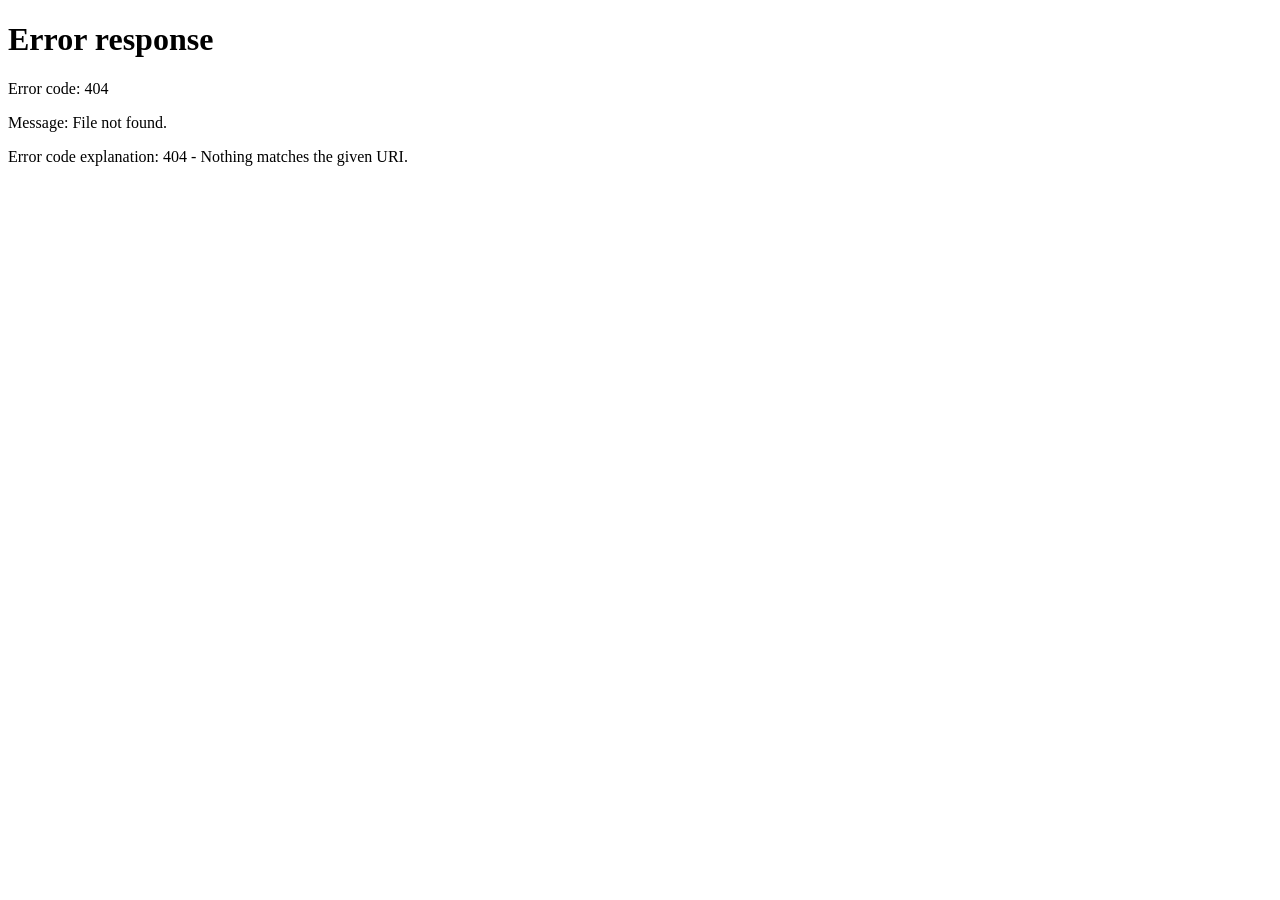
==== site/download/index.html @ 73c5cb6b "site: add DMG download and /download route Co-Authored-By: Claude Opus 4.6 (1M context) <noreply@ant" ====
<!DOCTYPE html>
<html>
<head>
<meta http-equiv="refresh" content="0;url=/Deja.dmg">
<title>Downloading Déjà...</title>
</head>
<body>
<p>Your download should start automatically. If not, <a href="/Deja.dmg">click here</a>.</p>
</body>
</html>
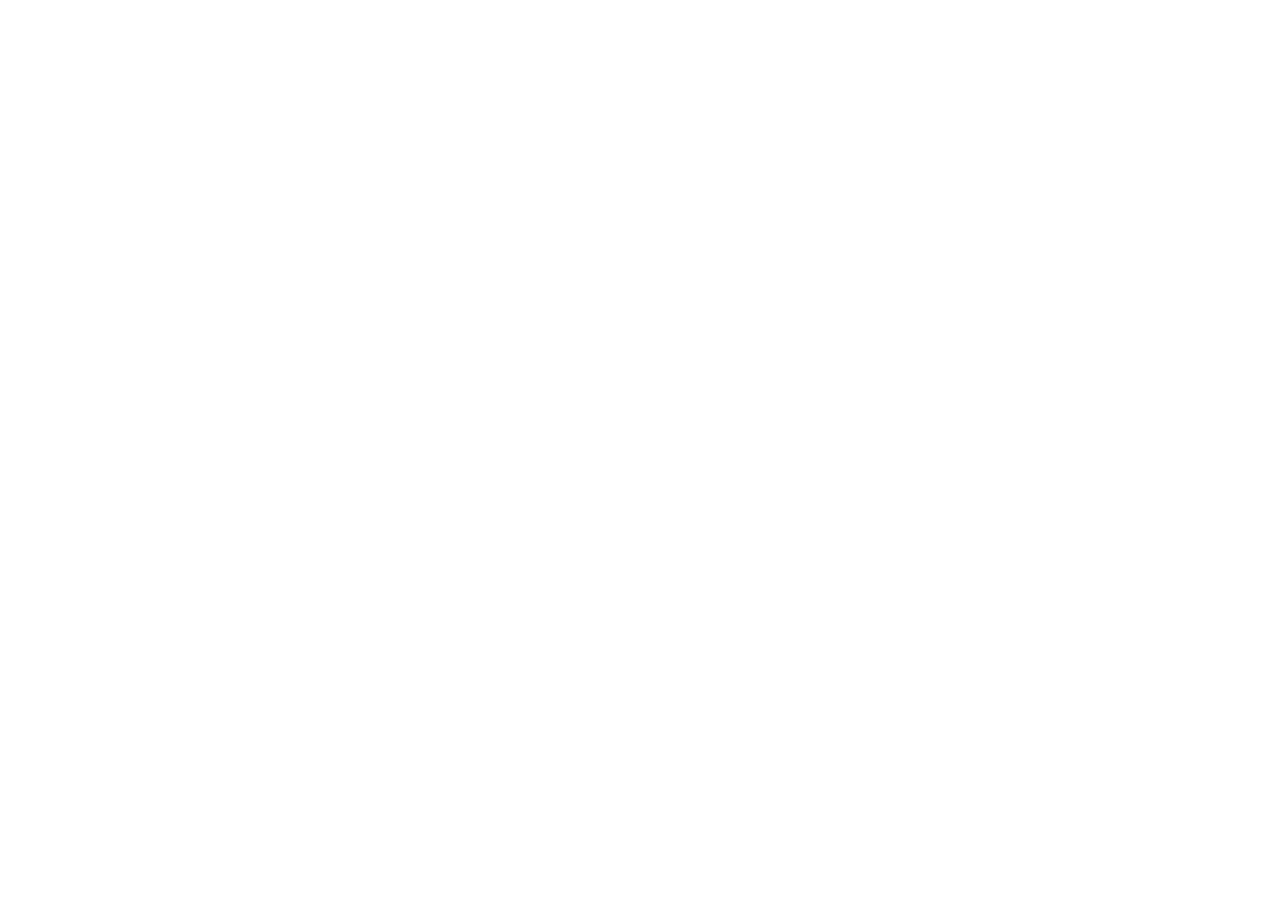
==== commit d5233cb3: "ci: GitHub Actions release workflow, DMG from releases not repo - .github/workflows/release.yml: bui" ====
--- a/site/download/index.html
+++ b/site/download/index.html
@@ -1,10 +1,47 @@
 <!DOCTYPE html>
-<html>
+<html lang="en">
 <head>
-<meta http-equiv="refresh" content="0;url=/Deja.dmg">
+<meta charset="UTF-8">
+<meta name="viewport" content="width=device-width, initial-scale=1.0">
+<meta http-equiv="refresh" content="1;url=https://github.com/dwurtz/lighthouse/releases/latest/download/Deja.dmg">
 <title>Downloading Déjà...</title>
+<link rel="icon" type="image/svg+xml" href="/favicon.svg">
+<link rel="preconnect" href="https://fonts.googleapis.com">
+<link rel="preconnect" href="https://fonts.gstatic.com" crossorigin>
+<link href="https://fonts.googleapis.com/css2?family=Cormorant+Garamond:ital,wght@0,300;0,400;1,300&family=Inter:wght@300;400;500&display=swap" rel="stylesheet">
+<style>
+*{margin:0;padding:0;box-sizing:border-box}
+body{
+  background:#050507;color:#ece8e1;
+  font-family:'Inter',system-ui,sans-serif;
+  min-height:100vh;display:flex;flex-direction:column;
+  align-items:center;justify-content:center;text-align:center;
+  padding:32px;
+}
+h1{
+  font-family:'Cormorant Garamond',Georgia,serif;
+  font-weight:300;font-size:48px;letter-spacing:-0.02em;
+  margin-bottom:16px;
+}
+p{color:rgba(255,255,255,0.5);font-size:16px;font-weight:300;line-height:1.7;margin-bottom:32px}
+a{color:#8ab4d4;text-decoration:none;font-weight:500}
+a:hover{text-decoration:underline}
+.spinner{
+  width:32px;height:32px;border:2px solid rgba(255,255,255,0.1);
+  border-top-color:#8ab4d4;border-radius:50%;
+  animation:spin 0.8s linear infinite;margin-bottom:32px;
+}
+@keyframes spin{to{transform:rotate(360deg)}}
+.back{
+  margin-top:48px;font-size:13px;color:rgba(255,255,255,0.25);
+}
+.back a{color:rgba(255,255,255,0.4)}
+</style>
 </head>
 <body>
-<p>Your download should start automatically. If not, <a href="/Deja.dmg">click here</a>.</p>
+  <div class="spinner"></div>
+  <h1>Downloading Déjà</h1>
+  <p>Your download should start automatically.<br>If not, <a href="https://github.com/dwurtz/lighthouse/releases/latest/download/Deja.dmg">click here to download directly</a>.</p>
+  <div class="back"><a href="/">← Back to trydeja.com</a></div>
 </body>
 </html>
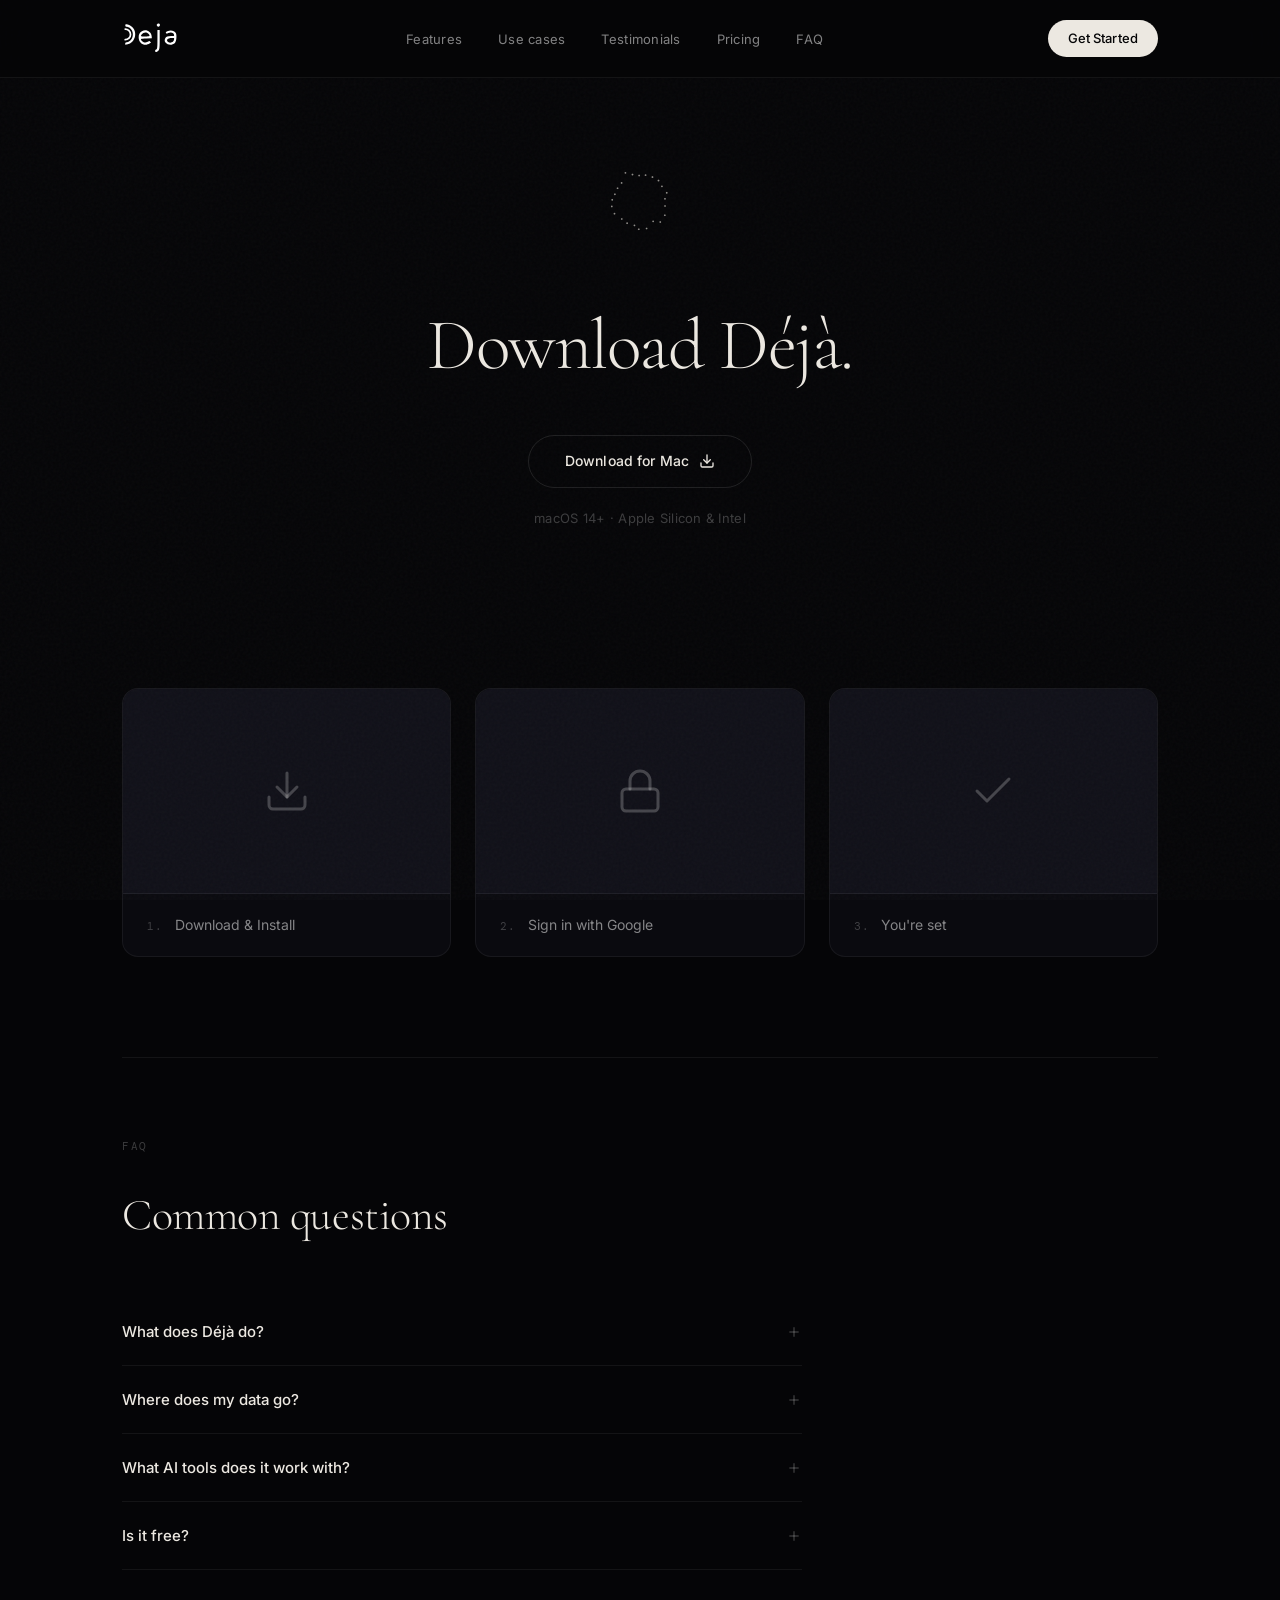
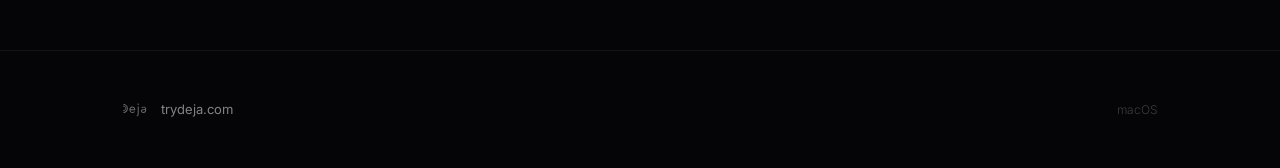
==== commit 85a910b3: "site: add pages, updated nav, and logo with inner arc - Nav now matches Earmark pattern: Features, U" ====
--- a/site/download/index.html
+++ b/site/download/index.html
@@ -3,45 +3,331 @@
 <head>
 <meta charset="UTF-8">
 <meta name="viewport" content="width=device-width, initial-scale=1.0">
-<meta http-equiv="refresh" content="1;url=https://github.com/dwurtz/lighthouse/releases/latest/download/Deja.dmg">
-<title>Downloading Déjà...</title>
+<title>Download Déjà</title>
 <link rel="icon" type="image/svg+xml" href="/favicon.svg">
 <link rel="preconnect" href="https://fonts.googleapis.com">
 <link rel="preconnect" href="https://fonts.gstatic.com" crossorigin>
-<link href="https://fonts.googleapis.com/css2?family=Cormorant+Garamond:ital,wght@0,300;0,400;1,300&family=Inter:wght@300;400;500&display=swap" rel="stylesheet">
+<link href="https://fonts.googleapis.com/css2?family=Cormorant+Garamond:ital,wght@0,300;0,400;0,500;1,300;1,400&family=DM+Mono:wght@300;400&family=Inter:wght@300;400;500&display=swap" rel="stylesheet">
 <style>
-*{margin:0;padding:0;box-sizing:border-box}
+*,*::before,*::after{box-sizing:border-box;margin:0;padding:0}
+
+:root{
+  --bg:#050507;
+  --bg2:#0a0a0f;
+  --bg3:#101018;
+  --border:rgba(255,255,255,0.06);
+  --border-b:rgba(255,255,255,0.10);
+  --text:#ece8e1;
+  --text2:rgba(255,255,255,0.50);
+  --text3:rgba(255,255,255,0.22);
+  --accent:#8ab4d4;
+  --serif:'Cormorant Garamond',Georgia,serif;
+  --sans:'Inter',system-ui,sans-serif;
+  --mono:'DM Mono',monospace;
+  --ease:cubic-bezier(0.16,1,0.3,1);
+}
+
+html{scroll-behavior:smooth}
 body{
-  background:#050507;color:#ece8e1;
-  font-family:'Inter',system-ui,sans-serif;
-  min-height:100vh;display:flex;flex-direction:column;
-  align-items:center;justify-content:center;text-align:center;
-  padding:32px;
-}
-h1{
-  font-family:'Cormorant Garamond',Georgia,serif;
-  font-weight:300;font-size:48px;letter-spacing:-0.02em;
-  margin-bottom:16px;
-}
-p{color:rgba(255,255,255,0.5);font-size:16px;font-weight:300;line-height:1.7;margin-bottom:32px}
-a{color:#8ab4d4;text-decoration:none;font-weight:500}
-a:hover{text-decoration:underline}
-.spinner{
-  width:32px;height:32px;border:2px solid rgba(255,255,255,0.1);
-  border-top-color:#8ab4d4;border-radius:50%;
-  animation:spin 0.8s linear infinite;margin-bottom:32px;
-}
-@keyframes spin{to{transform:rotate(360deg)}}
-.back{
-  margin-top:48px;font-size:13px;color:rgba(255,255,255,0.25);
-}
-.back a{color:rgba(255,255,255,0.4)}
+  background:var(--bg);color:var(--text);
+  font-family:var(--sans);font-size:16px;line-height:1.6;
+  -webkit-font-smoothing:antialiased;
+  min-height:100vh;
+}
+
+/* Noise */
+body::after{content:'';position:fixed;inset:0;background-image:url("data:image/svg+xml,%3Csvg viewBox='0 0 512 512' xmlns='http://www.w3.org/2000/svg'%3E%3Cfilter id='n'%3E%3CfeTurbulence type='fractalNoise' baseFrequency='0.65' numOctaves='4' stitchTiles='stitch'/%3E%3C/filter%3E%3Crect width='100%25' height='100%25' filter='url(%23n)' opacity='0.03'/%3E%3C/svg%3E");pointer-events:none;z-index:50}
+
+.w{max-width:1100px;margin:0 auto;padding:0 32px;position:relative;z-index:1}
+
+/* Reveal animation */
+.r{opacity:0;transform:translateY(20px);transition:opacity 0.9s var(--ease),transform 0.9s var(--ease)}
+.r.v{opacity:1;transform:translateY(0)}
+
+/* ─── Nav ─── */
+nav{
+  padding:20px 0;
+  background:rgba(5,5,7,0.8);
+  backdrop-filter:blur(20px);-webkit-backdrop-filter:blur(20px);
+  border-bottom:1px solid var(--border);
+  position:fixed;top:0;left:0;right:0;z-index:200;
+}
+.nav-i{display:flex;align-items:center;justify-content:space-between}
+.logo{display:flex;align-items:center;text-decoration:none}
+.logo-svg{height:36px;width:auto}
+.nav-l{display:flex;gap:36px;list-style:none}
+.nav-l a{color:var(--text2);text-decoration:none;font-size:13px;font-weight:400;letter-spacing:0.02em;transition:color 0.2s}
+.nav-l a:hover{color:var(--text)}
+.btn-nav{font-size:13px;font-weight:500;color:var(--bg);background:var(--text);padding:8px 20px;border-radius:100px;text-decoration:none;letter-spacing:0.01em;transition:all 0.3s var(--ease)}
+.btn-nav:hover{transform:translateY(-1px);box-shadow:0 8px 24px rgba(236,232,225,0.12)}
+
+/* ─── Hero ─── */
+.dl-hero{
+  padding:160px 0 80px;
+  text-align:center;
+}
+.dl-logo{
+  width:80px;height:80px;margin:0 auto 48px;
+  position:relative;
+}
+.dl-logo canvas{width:100%;height:100%}
+
+.dl-hero h1{
+  font-family:var(--serif);
+  font-size:clamp(48px,6vw,72px);
+  font-weight:300;
+  letter-spacing:-0.02em;
+  margin-bottom:32px;
+}
+
+.dl-btn{
+  display:inline-flex;align-items:center;gap:10px;
+  padding:14px 36px;
+  font-size:14px;font-weight:500;font-family:var(--sans);
+  color:var(--text);
+  background:transparent;
+  border:1px solid var(--border-b);
+  border-radius:100px;
+  text-decoration:none;
+  letter-spacing:0.01em;
+  transition:all 0.3s var(--ease);
+  cursor:pointer;
+}
+.dl-btn:hover{
+  border-color:var(--text2);
+  transform:translateY(-2px);
+  box-shadow:0 12px 40px rgba(138,180,212,0.08);
+}
+.dl-btn svg{width:16px;height:16px;stroke:currentColor;stroke-width:2;fill:none;stroke-linecap:round;stroke-linejoin:round}
+
+.dl-compat{
+  margin-top:20px;
+  font-size:13px;color:var(--text3);font-weight:400;letter-spacing:0.02em;
+}
+
+/* ─── Steps ─── */
+.dl-steps{
+  padding:80px 0 100px;
+}
+.step-row{
+  display:grid;
+  grid-template-columns:repeat(3,1fr);
+  gap:24px;
+}
+.step-card{
+  background:var(--bg2);
+  border:1px solid var(--border);
+  border-radius:16px;
+  overflow:hidden;
+  transition:background 0.4s;
+}
+.step-card:hover{background:var(--bg3)}
+
+.step-img{
+  aspect-ratio:16/10;
+  background:var(--bg3);
+  display:flex;align-items:center;justify-content:center;
+  border-bottom:1px solid var(--border);
+  position:relative;overflow:hidden;
+}
+.step-img svg{width:48px;height:48px;stroke:var(--text3);stroke-width:1.5;fill:none;stroke-linecap:round;stroke-linejoin:round}
+
+.step-label{
+  padding:20px 24px;
+  font-size:14px;
+  font-weight:400;
+  color:var(--text2);
+}
+.step-label span{
+  font-family:var(--mono);
+  font-size:11px;
+  color:var(--text3);
+  letter-spacing:0.08em;
+  margin-right:8px;
+}
+
+/* ─── Divider ─── */
+.div-line{height:1px;background:var(--border)}
+
+/* ─── FAQ ─── */
+.dl-faq{padding:80px 0}
+.dl-faq .label{
+  font-family:var(--mono);font-size:11px;letter-spacing:0.14em;
+  text-transform:uppercase;color:var(--text3);margin-bottom:24px;
+}
+.dl-faq h2{
+  font-family:var(--serif);font-size:clamp(32px,4vw,44px);
+  font-weight:300;margin-bottom:48px;letter-spacing:-0.01em;
+}
+.faq-list{max-width:680px}
+.faq-item{border-bottom:1px solid var(--border);padding:24px 0}
+.faq-q{
+  font-size:15px;font-weight:500;color:var(--text);cursor:pointer;
+  display:flex;align-items:center;justify-content:space-between;gap:16px;
+  background:none;border:none;width:100%;text-align:left;font-family:var(--sans);
+}
+.faq-q svg{width:16px;height:16px;stroke:var(--text3);stroke-width:2;fill:none;flex-shrink:0;transition:transform 0.3s var(--ease)}
+.faq-item.open .faq-q svg{transform:rotate(45deg)}
+.faq-a{
+  max-height:0;overflow:hidden;
+  transition:max-height 0.4s var(--ease),padding 0.4s var(--ease);
+}
+.faq-item.open .faq-a{max-height:200px;padding-top:16px}
+.faq-a p{font-size:14px;color:var(--text2);line-height:1.8;font-weight:300}
+
+/* ─── Footer ─── */
+footer{border-top:1px solid var(--border);padding:48px 0}
+.foot{display:flex;justify-content:space-between;align-items:center}
+.foot-l{display:flex;align-items:center;gap:12px}
+.foot-l svg{height:16px;width:auto;opacity:0.4}
+.foot-l a{color:var(--text2);text-decoration:none;font-size:13px;transition:color 0.2s}
+.foot-l a:hover{color:var(--text)}
+.foot-r{font-size:12px;color:var(--text3);font-weight:300}
+
+/* ─── Responsive ─── */
+@media(max-width:768px){
+  .step-row{grid-template-columns:1fr}
+  .nav-l{display:none}
+  .dl-hero h1{font-size:40px}
+}
 </style>
 </head>
 <body>
-  <div class="spinner"></div>
-  <h1>Downloading Déjà</h1>
-  <p>Your download should start automatically.<br>If not, <a href="https://github.com/dwurtz/lighthouse/releases/latest/download/Deja.dmg">click here to download directly</a>.</p>
-  <div class="back"><a href="/">← Back to trydeja.com</a></div>
+
+<nav>
+  <div class="w nav-i">
+    <a href="/" class="logo">
+      <svg class="logo-svg" viewBox="4350 5050 3150 1900" xmlns="http://www.w3.org/2000/svg"><g transform="translate(0,12000) scale(1,-1)" fill="#ffffff"><path d="M6216 6740 c-39 -31 -42 -42 -21 -88 45 -98 184 -49 157 55 -15 63 -80 79 -136 33z"/><path d="M4524 6666 c5 -47 18 -57 93 -72 416 -82 402 -753 -18 -824 -71 -12 -79 -19 -79 -74 0 -59 1 -59 85 -45 506 84 610 789 151 1017 -145 72 -241 71 -232 -2z"/><path d="M6220 5944 c0 -495 -11 -564 -91 -564 -19 0 -29 -21 -29 -60 0 -69 30 -76 118 -31 111 57 122 117 122 649 l0 482 -60 0 -60 0 0 -476z"/><path d="M5400 6360 c-119 -64 -170 -163 -170 -330 0 -324 329 -496 592 -308 l62 43 -42 42 c-35 35 -48 38 -77 18 -119 -85 -259 -81 -347 9 -121 123 -102 135 219 142 l288 5 -9 108 c-21 251 -291 393 -516 271z m345 -139 c109 -122 86 -141 -175 -141 -249 0 -252 2 -184 102 92 136 256 154 359 39z"/><path d="M6745 6361 c-91 -42 -99 -55 -60 -108 23 -32 30 -31 105 8 145 76 310 16 310 -113 0 -46 -5 -48 -151 -48 -190 0 -278 -35 -322 -128 -125 -261 282 -444 519 -233 80 72 108 398 45 519 -71 137 -269 183 -446 103z m355 -432 c0 -143 -190 -226 -316 -138 -128 90 -25 209 180 209 l136 0 0 -71z"/></g><path d="M 4520 5530 A 280 280 0 0 1 4520 6090" fill="none" stroke="#ffffff" stroke-width="90" stroke-linecap="round"/></svg>
+    </a>
+    <ul class="nav-l">
+      <li><a href="/#features">Features</a></li>
+      <li><a href="/#use-cases">Use cases</a></li>
+      <li><a href="/#testimonials">Testimonials</a></li>
+      <li><a href="/#pricing">Pricing</a></li>
+      <li><a href="/faq">FAQ</a></li>
+    </ul>
+    <a href="/download" class="btn-nav">Get Started</a>
+  </div>
+</nav>
+
+<section class="dl-hero">
+  <div class="w">
+    <div class="dl-logo r">
+      <canvas id="hero-ring" width="160" height="160"></canvas>
+    </div>
+    <h1 class="r" style="transition-delay:0.1s">Download Déjà.</h1>
+    <a href="https://github.com/dwurtz/deja/releases/latest/download/Deja.dmg" class="dl-btn r" style="transition-delay:0.2s" id="dl-btn">
+      Download for Mac
+      <svg viewBox="0 0 24 24"><path d="M21 15v4a2 2 0 0 1-2 2H5a2 2 0 0 1-2-2v-4"/><polyline points="7 10 12 15 17 10"/><line x1="12" y1="15" x2="12" y2="3"/></svg>
+    </a>
+    <div class="dl-compat r" style="transition-delay:0.3s">macOS 14+ &middot; Apple Silicon & Intel</div>
+  </div>
+</section>
+
+<section class="dl-steps">
+  <div class="w">
+    <div class="step-row r">
+      <div class="step-card">
+        <div class="step-img">
+          <svg viewBox="0 0 24 24"><path d="M21 15v4a2 2 0 0 1-2 2H5a2 2 0 0 1-2-2v-4"/><polyline points="7 10 12 15 17 10"/><line x1="12" y1="15" x2="12" y2="3"/></svg>
+        </div>
+        <div class="step-label"><span>1.</span> Download &amp; Install</div>
+      </div>
+      <div class="step-card">
+        <div class="step-img">
+          <svg viewBox="0 0 24 24"><rect x="3" y="11" width="18" height="11" rx="2" ry="2"/><path d="M7 11V7a5 5 0 0 1 10 0v4"/></svg>
+        </div>
+        <div class="step-label"><span>2.</span> Sign in with Google</div>
+      </div>
+      <div class="step-card">
+        <div class="step-img">
+          <svg viewBox="0 0 24 24"><polyline points="20 6 9 17 4 12"/></svg>
+        </div>
+        <div class="step-label"><span>3.</span> You're set</div>
+      </div>
+    </div>
+  </div>
+</section>
+
+<div class="w"><div class="div-line"></div></div>
+
+<section class="dl-faq">
+  <div class="w">
+    <div class="label r">FAQ</div>
+    <h2 class="r" style="transition-delay:0.1s">Common questions</h2>
+    <div class="faq-list r" style="transition-delay:0.2s">
+      <div class="faq-item">
+        <button class="faq-q">What does Déjà do? <svg viewBox="0 0 24 24"><line x1="12" y1="5" x2="12" y2="19"/><line x1="5" y1="12" x2="19" y2="12"/></svg></button>
+        <div class="faq-a"><p>Déjà feeds your email, calendar, messages, and meetings into Claude, Cursor, and the AI tools you already use. It builds a local knowledge base of your people, projects, and commitments — so your AI has full context.</p></div>
+      </div>
+      <div class="faq-item">
+        <button class="faq-q">Where does my data go? <svg viewBox="0 0 24 24"><line x1="12" y1="5" x2="12" y2="19"/><line x1="5" y1="12" x2="19" y2="12"/></svg></button>
+        <div class="faq-a"><p>Everything stays on your machine. Your knowledge base is a local folder you can open, back up, or delete anytime. Nothing is sent to a server.</p></div>
+      </div>
+      <div class="faq-item">
+        <button class="faq-q">What AI tools does it work with? <svg viewBox="0 0 24 24"><line x1="12" y1="5" x2="12" y2="19"/><line x1="5" y1="12" x2="19" y2="12"/></svg></button>
+        <div class="faq-a"><p>Claude, Cursor, Windsurf, ChatGPT, and GitHub Copilot. Any tool that supports MCP or can read local files.</p></div>
+      </div>
+      <div class="faq-item">
+        <button class="faq-q">Is it free? <svg viewBox="0 0 24 24"><line x1="12" y1="5" x2="12" y2="19"/><line x1="5" y1="12" x2="19" y2="12"/></svg></button>
+        <div class="faq-a"><p>Yes. Déjà is free during the beta.</p></div>
+      </div>
+    </div>
+  </div>
+</section>
+
+<footer>
+  <div class="w foot">
+    <div class="foot-l">
+      <svg viewBox="4350 5050 3150 1900" xmlns="http://www.w3.org/2000/svg" style="height:16px;width:auto;opacity:0.4"><g transform="translate(0,12000) scale(1,-1)" fill="#ffffff"><path d="M6216 6740 c-39 -31 -42 -42 -21 -88 45 -98 184 -49 157 55 -15 63 -80 79 -136 33z"/><path d="M4524 6666 c5 -47 18 -57 93 -72 416 -82 402 -753 -18 -824 -71 -12 -79 -19 -79 -74 0 -59 1 -59 85 -45 506 84 610 789 151 1017 -145 72 -241 71 -232 -2z"/><path d="M6220 5944 c0 -495 -11 -564 -91 -564 -19 0 -29 -21 -29 -60 0 -69 30 -76 118 -31 111 57 122 117 122 649 l0 482 -60 0 -60 0 0 -476z"/><path d="M5400 6360 c-119 -64 -170 -163 -170 -330 0 -324 329 -496 592 -308 l62 43 -42 42 c-35 35 -48 38 -77 18 -119 -85 -259 -81 -347 9 -121 123 -102 135 219 142 l288 5 -9 108 c-21 251 -291 393 -516 271z m345 -139 c109 -122 86 -141 -175 -141 -249 0 -252 2 -184 102 92 136 256 154 359 39z"/><path d="M6745 6361 c-91 -42 -99 -55 -60 -108 23 -32 30 -31 105 8 145 76 310 16 310 -113 0 -46 -5 -48 -151 -48 -190 0 -278 -35 -322 -128 -125 -261 282 -444 519 -233 80 72 108 398 45 519 -71 137 -269 183 -446 103z m355 -432 c0 -143 -190 -226 -316 -138 -128 90 -25 209 180 209 l136 0 0 -71z"/></g><path d="M 4520 5530 A 280 280 0 0 1 4520 6090" fill="none" stroke="#ffffff" stroke-width="90" stroke-linecap="round"/></svg>
+      <a href="/">trydeja.com</a>
+    </div>
+    <span class="foot-r">macOS</span>
+  </div>
+</footer>
+
+<script>
+// Dot ring animation (matching main site)
+function dotRing(canvas,radius,count,dotSize,speed){
+  const ctx=canvas.getContext('2d');
+  const cx=canvas.width/2,cy=canvas.height/2;
+  const dots=[];
+  for(let i=0;i<count;i++){
+    const angle=(Math.PI*2/count)*i;
+    dots.push({baseAngle:angle,phase:Math.random()*Math.PI*2,freqA:0.4+Math.random()*0.3,freqR:0.3+Math.random()*0.2,ampA:0.03+Math.random()*0.02,ampR:3+Math.random()*4});
+  }
+  let t=0;
+  function draw(){
+    ctx.clearRect(0,0,canvas.width,canvas.height);
+    for(const d of dots){
+      const a=d.baseAngle+Math.sin(t*d.freqA+d.phase)*d.ampA;
+      const r=radius+Math.sin(t*d.freqR+d.phase)*d.ampR;
+      const x=cx+Math.cos(a)*r;
+      const y=cy+Math.sin(a)*r;
+      ctx.beginPath();ctx.arc(x,y,dotSize,0,Math.PI*2);
+      ctx.fillStyle='rgba(236,232,225,0.6)';ctx.fill();
+    }
+    t+=speed;
+    requestAnimationFrame(draw);
+  }
+  draw();
+}
+
+const heroCanvas=document.getElementById('hero-ring');
+if(heroCanvas) dotRing(heroCanvas,55,24,1.8,0.008);
+
+// Reveal on load
+document.querySelectorAll('.r').forEach((el,i)=>{
+  setTimeout(()=>el.classList.add('v'),100+i*60);
+});
+
+// FAQ toggle
+document.querySelectorAll('.faq-q').forEach(btn=>{
+  btn.addEventListener('click',()=>{
+    btn.closest('.faq-item').classList.toggle('open');
+  });
+});
+</script>
+
 </body>
 </html>
